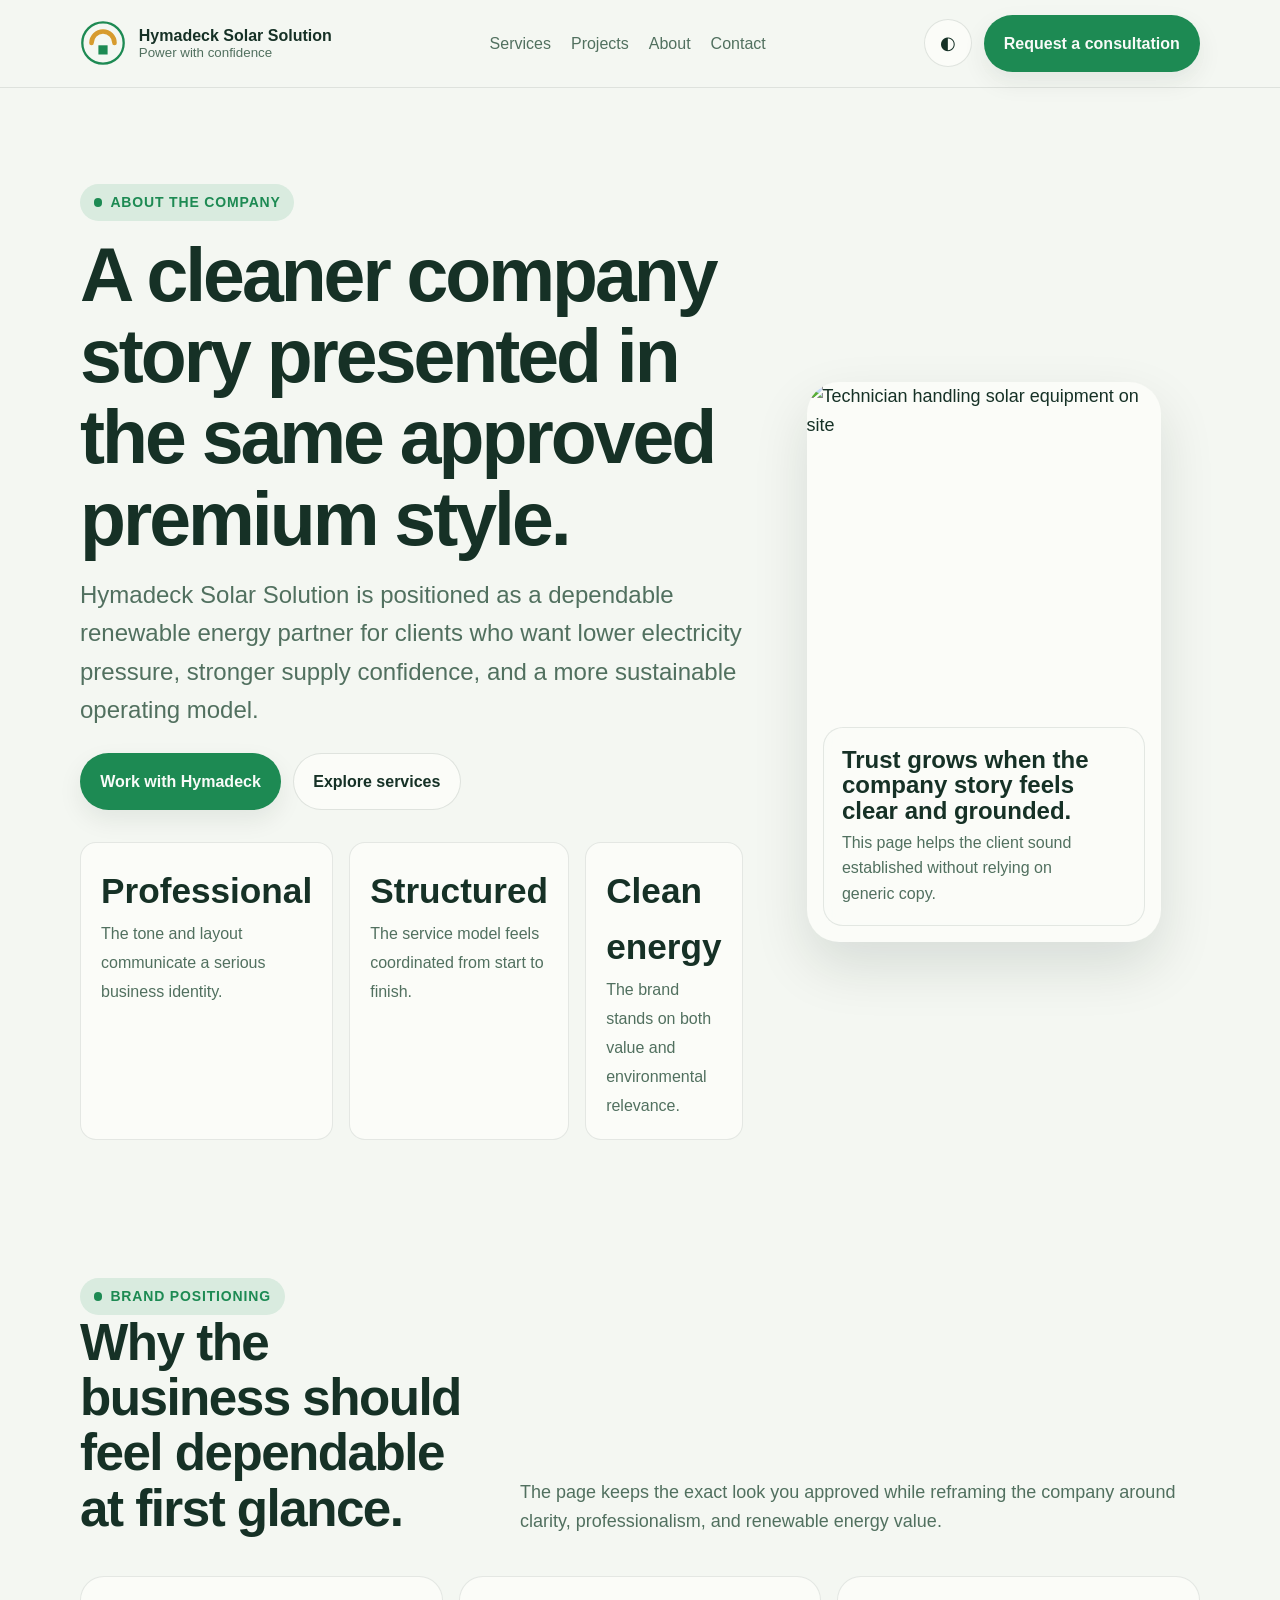
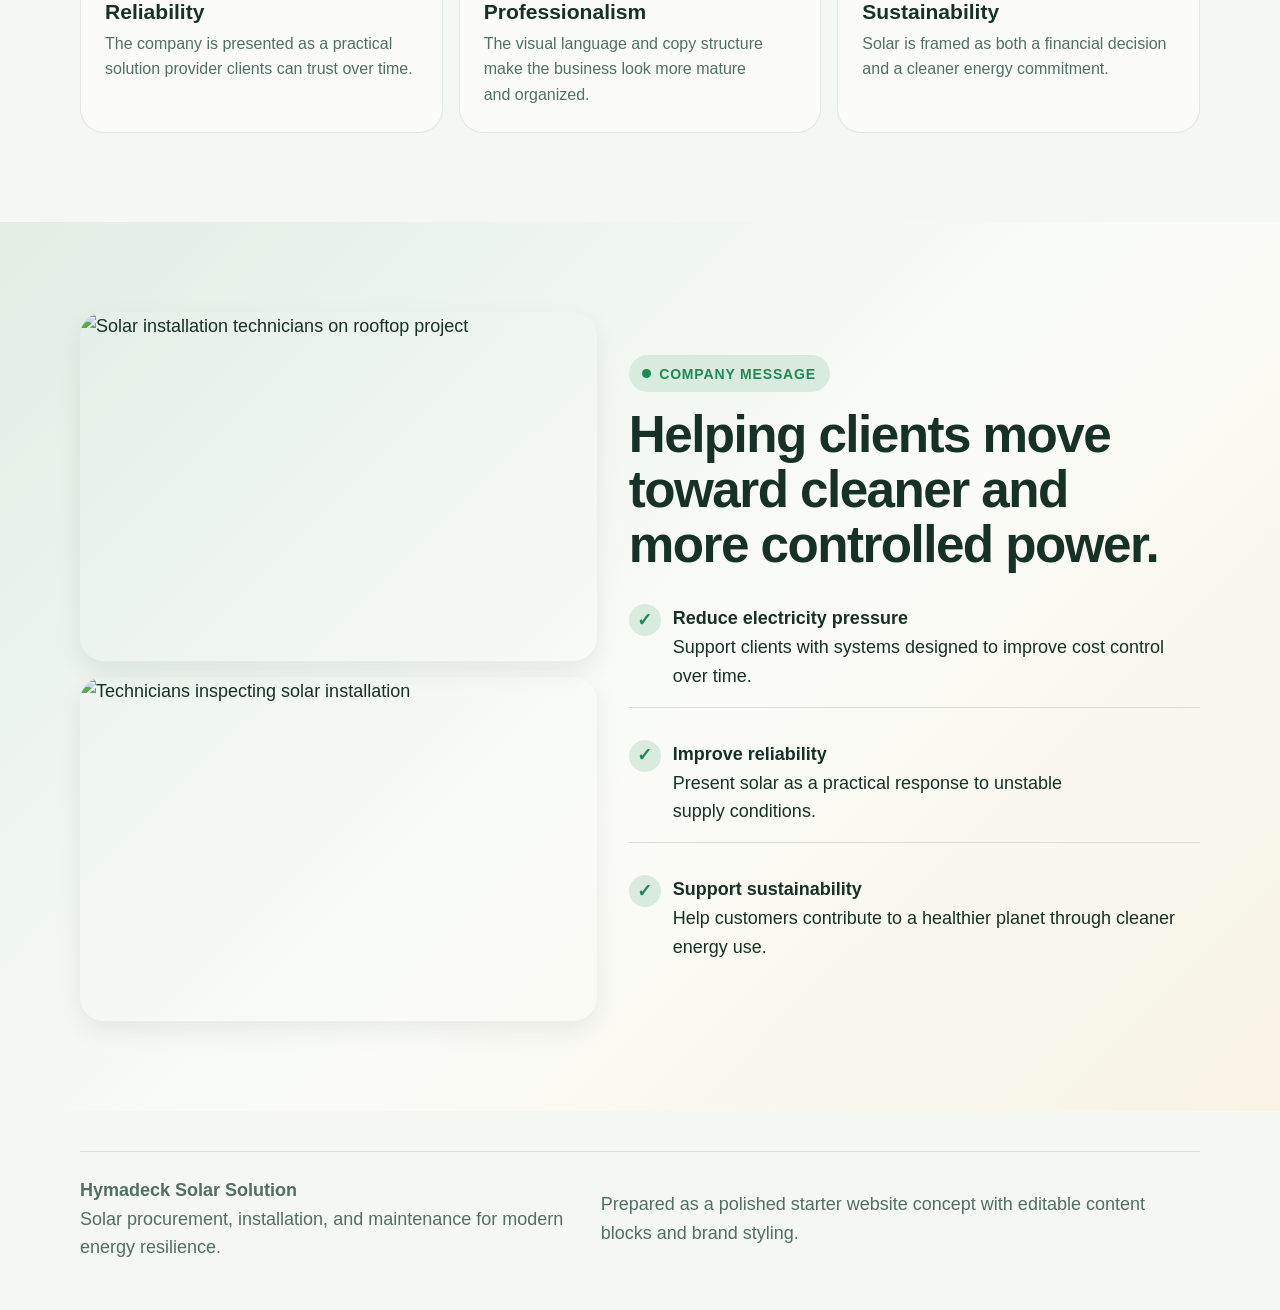
==== pages/about.html @ 974f0dc4 "refactor: restructure site files and extract CSS/JS" ====
<!DOCTYPE html>
<html lang="en" data-theme="light">
<head>
  <meta charset="UTF-8" />
  <meta name="viewport" content="width=device-width, initial-scale=1.0" />
  <title>About | Hymadeck Solar Solution</title>
  <meta name="description" content="Learn about Hymadeck Solar Solution and its premium renewable energy positioning." />
  <link rel="icon" type="image/svg+xml" href="../assets/favicon.svg" />
  <link rel="preconnect" href="https://fonts.googleapis.com">
  <link rel="preconnect" href="https://fonts.gstatic.com" crossorigin>
  <link href="https://api.fontshare.com/v2/css?f[]=general-sans@400,500,600,700&f[]=cabinet-grotesk@500,700,800&display=swap" rel="stylesheet">
  <link rel="stylesheet" href="../css/style.css">
</head>
<body>
  <header class="site-header">
    <div class="container header-inner">
      <a class="brand" href="../index.html" aria-label="Hymadeck Solar Solution home">
        <img src="../assets/logo.svg" alt="Hymadeck Solar Solution logo" width="46" height="46" />
        <span>Hymadeck Solar Solution<small>Power with confidence</small></span>
      </a>
      <nav class="nav" aria-label="Primary">
        <a href="./services.html">Services</a>
        <a href="./projects.html">Projects</a>
        <a href="./about.html">About</a>
        <a href="./contact.html">Contact</a>
      </nav>
      <div class="actions">
        <button class="theme-toggle" data-theme-toggle aria-label="Switch theme">◐</button>
        <a class="btn btn-primary" href="./contact.html">Request a consultation</a>
      </div>
    </div>
  </header>
  <main>
<section class="hero" id="top">
  <div class="container hero-grid">
    <div class="hero-copy reveal">
      <span class="eyebrow">About the company</span>
      <h1>A cleaner company story presented in the same approved premium style.</h1>
      <p>Hymadeck Solar Solution is positioned as a dependable renewable energy partner for clients who want lower electricity pressure, stronger supply confidence, and a more sustainable operating model.</p>
      <div class="hero-actions">
        <a class="btn btn-primary" href="./contact.html">Work with Hymadeck</a>
        <a class="btn btn-secondary" href="./services.html">Explore services</a>
      </div>
      <div class="stats">
        <div class="stat"><strong>Professional</strong><span>The tone and layout communicate a serious business identity.</span></div>
        <div class="stat"><strong>Structured</strong><span>The service model feels coordinated from start to finish.</span></div>
        <div class="stat"><strong>Clean energy</strong><span>The brand stands on both value and environmental relevance.</span></div>
      </div>
    </div>
    <div class="hero-card reveal">
      <img src="https://pplx-res.cloudinary.com/image/upload/pplx_search_images/a86d04bff78c082ac4f146155e5bb06c644ef415.jpg" alt="Technician handling solar equipment on site" width="750" height="710" loading="eager" decoding="async" />
      <div class="hero-overlay">
        <h3>Trust grows when the company story feels clear and grounded.</h3>
        <p>This page helps the client sound established without relying on generic copy.</p>
      </div>
    </div>
  </div>
</section>
<section class="section">
  <div class="container">
    <div class="section-head reveal">
      <div>
        <span class="eyebrow">Brand positioning</span>
        <h2>Why the business should feel dependable at first glance.</h2>
      </div>
      <p>The page keeps the exact look you approved while reframing the company around clarity, professionalism, and renewable energy value.</p>
    </div>
    <div class="industries">
      <article class="industry reveal"><h3>Reliability</h3><p>The company is presented as a practical solution provider clients can trust over time.</p></article>
      <article class="industry reveal"><h3>Professionalism</h3><p>The visual language and copy structure make the business look more mature and organized.</p></article>
      <article class="industry reveal"><h3>Sustainability</h3><p>Solar is framed as both a financial decision and a cleaner energy commitment.</p></article>
    </div>
  </div>
</section>
<section class="section feature-band">
  <div class="container split">
    <div class="image-stack reveal">
      <img src="https://pplx-res.cloudinary.com/image/upload/pplx_search_images/070fa6c124a6aef83522e4c7e2ba22dfa9f06537.jpg" alt="Solar installation technicians on rooftop project" width="800" height="540" loading="lazy" decoding="async" />
      <img src="https://pplx-res.cloudinary.com/image/upload/pplx_search_images/a5c9402964a3e46a65c6c4e4c708122104346e0d.jpg" alt="Technicians inspecting solar installation" width="1024" height="683" loading="lazy" decoding="async" />
    </div>
    <div class="reveal">
      <span class="eyebrow">Company message</span>
      <h2 style="font-family:var(--font-display);font-size:var(--text-2xl);margin:.9rem 0 1rem;letter-spacing:-.03em">Helping clients move toward cleaner and more controlled power.</h2>
      <div class="benefits">
        <div class="benefit"><div class="tick">✓</div><div><strong>Reduce electricity pressure</strong><p>Support clients with systems designed to improve cost control over time.</p></div></div>
        <div class="benefit"><div class="tick">✓</div><div><strong>Improve reliability</strong><p>Present solar as a practical response to unstable supply conditions.</p></div></div>
        <div class="benefit"><div class="tick">✓</div><div><strong>Support sustainability</strong><p>Help customers contribute to a healthier planet through cleaner energy use.</p></div></div>
      </div>
    </div>
  </div>
</section></main>
  <footer class="footer">
    <div class="container footer-grid">
      <div>
        <strong>Hymadeck Solar Solution</strong><br />
        Solar procurement, installation, and maintenance for modern energy resilience.
      </div>
      <div>Prepared as a polished starter website concept with editable content blocks and brand styling.</div>
    </div>
  </footer>
  <script src="../js/main.js"></script>
</body>
</html>
---- css/style.css ----
:root,[data-theme="light"] {
  --text-xs:clamp(.75rem,.7rem + .25vw,.875rem);
  --text-sm:clamp(.875rem,.8rem + .35vw,1rem);
  --text-base:clamp(1rem,.95rem + .25vw,1.125rem);
  --text-lg:clamp(1.125rem,1rem + .75vw,1.5rem);
  --text-xl:clamp(1.5rem,1.2rem + 1.25vw,2.25rem);
  --text-2xl:clamp(2rem,1.2rem + 2.5vw,3.5rem);
  --text-3xl:clamp(2.6rem,1.1rem + 4.5vw,5.6rem);
  --space-1:.25rem;
  --space-2:.5rem;
  --space-3:.75rem;
  --space-4:1rem;
  --space-5:1.25rem;
  --space-6:1.5rem;
  --space-8:2rem;
  --space-10:2.5rem;
  --space-12:3rem;
  --space-16:4rem;
  --space-20:5rem;
  --space-24:6rem;
  --color-bg:#f4f7f2;
  --color-surface:#fbfcf8;
  --color-surface-2:#eef4ee;
  --color-surface-offset:#e5eee5;
  --color-border:#c8d5c8;
  --color-divider:#d6e0d6;
  --color-text:#163126;
  --color-text-muted:#51705f;
  --color-text-faint:#7d9186;
  --color-primary:#1d8a53;
  --color-primary-hover:#166c40;
  --color-primary-active:#0d4f2f;
  --color-primary-highlight:#d9ebdf;
  --color-gold:#d79b2e;
  --color-blue:#1e6674;
  --color-text-inverse:#f8fbf8;
  --radius-sm:.375rem;
  --radius-md:.75rem;
  --radius-lg:1rem;
  --radius-xl:1.5rem;
  --radius-full:9999px;
  --shadow-sm:0 1px 2px rgba(10,36,23,.06);
  --shadow-md:0 10px 24px rgba(10,36,23,.08);
  --shadow-lg:0 24px 56px rgba(10,36,23,.12);
  --font-display:'Cabinet Grotesk','Inter',sans-serif;
  --font-body:'General Sans','Inter',sans-serif;
  --content-default:1120px;
  --transition-interactive:180ms cubic-bezier(.16,1,.3,1)
}


    [data-theme="dark"] {
  --color-bg:#0f1712;
  --color-surface:#141f19;
  --color-surface-2:#19271f;
  --color-surface-offset:#203126;
  --color-border:#294235;
  --color-divider:#22382d;
  --color-text:#e3efe5;
  --color-text-muted:#aac0b2;
  --color-text-faint:#799183;
  --color-primary:#55ba7b;
  --color-primary-hover:#6bc88e;
  --color-primary-active:#88d9a6;
  --color-primary-highlight:#233429;
  --color-gold:#f1bc59;
  --color-blue:#73bfcd;
  --color-text-inverse:#0f1712;
  --shadow-sm:0 1px 2px rgba(0,0,0,.25);
  --shadow-md:0 10px 24px rgba(0,0,0,.32);
  --shadow-lg:0 24px 56px rgba(0,0,0,.45)
}


    *,*:before,*:after {
  box-sizing:border-box;
  margin:0;
  padding:0
}

html {
  -webkit-text-size-adjust:none;
  text-size-adjust:none;
  scroll-behavior:smooth
}

body {
  min-height:100vh;
  font-family:var(--font-body);
  font-size:var(--text-base);
  line-height:1.6;
  background:var(--color-bg);
  color:var(--color-text)
}

img,svg {
  display:block;
  max-width:100%;
  height:auto
}

a {
  text-decoration:none;
  color:inherit
}

button,input,textarea {
  font:inherit
}

h1,h2,h3 {
  line-height:1.08;
  text-wrap:balance
}

p {
  text-wrap:pretty;
  max-width:68ch
}

.container {
  width:min(calc(100% - 2rem),var(--content-default));
  margin-inline:auto
}

.section {
  padding:clamp(var(--space-12),7vw,var(--space-24)) 0
}

.eyebrow {
  display:inline-flex;
  align-items:center;
  gap:var(--space-2);
  padding:.45rem .85rem;
  border-radius:var(--radius-full);
  background:var(--color-primary-highlight);
  color:var(--color-primary);
  font-size:var(--text-xs);
  font-weight:700;
  letter-spacing:.06em;
  text-transform:uppercase
}

.eyebrow:before {
  content:"";
  width:.55rem;
  height:.55rem;
  border-radius:50%;
  background:currentColor
}

.site-header {
  position:sticky;
  top:0;
  z-index:50;
  backdrop-filter:blur(14px);
  background:color-mix(in srgb,var(--color-bg) 82%, transparent);
  border-bottom:1px solid color-mix(in srgb,var(--color-text) 10%, transparent)
}

.header-inner {
  display:flex;
  align-items:center;
  justify-content:space-between;
  gap:var(--space-4);
  padding:.95rem 0
}

.brand {
  display:flex;
  align-items:center;
  gap:.8rem;
  font-weight:700
}

.brand span {
  font-size:var(--text-sm);
  line-height:1.2
}

.brand small {
  display:block;
  color:var(--color-text-muted);
  font-weight:500
}

.nav {
  display:flex;
  align-items:center;
  gap:var(--space-5)
}

.nav a {
  font-size:var(--text-sm);
  color:var(--color-text-muted)
}

.nav a:hover {
  color:var(--color-text)
}

.actions {
  display:flex;
  align-items:center;
  gap:var(--space-3)
}

.btn {
  display:inline-flex;
  align-items:center;
  justify-content:center;
  gap:.55rem;
  min-height:48px;
  padding:.9rem 1.2rem;
  border-radius:var(--radius-full);
  border:1px solid transparent;
  font-size:var(--text-sm);
  font-weight:700;
  transition:all var(--transition-interactive)
}

.btn-primary {
  background:var(--color-primary);
  color:var(--color-text-inverse);
  box-shadow:var(--shadow-md)
}

.btn-primary:hover {
  background:var(--color-primary-hover);
  transform:translateY(-1px)
}

.btn-secondary {
  border-color:color-mix(in srgb,var(--color-text) 12%, transparent);
  background:var(--color-surface);
  color:var(--color-text)
}

.btn-secondary:hover {
  background:var(--color-surface-2)
}

.theme-toggle {
  width:48px;
  height:48px;
  border-radius:50%;
  border:1px solid color-mix(in srgb,var(--color-text) 12%, transparent);
  background:var(--color-surface);
  color:var(--color-text)
}

.hero {
  padding:clamp(var(--space-12),8vw,var(--space-24)) 0 var(--space-12)
}

.hero-grid {
  display:grid;
  grid-template-columns:1.1fr .9fr;
  gap:clamp(var(--space-8),5vw,var(--space-16));
  align-items:center
}

h1 {
  font-family:var(--font-display);
  font-size:var(--text-3xl);
  margin:.9rem 0 1rem;
  letter-spacing:-.04em
}

.hero-copy p {
  font-size:var(--text-lg);
  color:var(--color-text-muted)
}

.hero-actions,.contact-actions {
  display:flex;
  flex-wrap:wrap;
  gap:var(--space-3);
  margin-top:var(--space-6)
}

.stats {
  display:grid;
  grid-template-columns:repeat(3,1fr);
  gap:var(--space-4);
  margin-top:var(--space-8)
}

.stat {
  padding:var(--space-5);
  border:1px solid color-mix(in srgb,var(--color-text) 10%, transparent);
  border-radius:var(--radius-lg);
  background:var(--color-surface)
}

.stat strong {
  display:block;
  font-family:var(--font-display);
  font-size:var(--text-xl)
}

.stat span {
  color:var(--color-text-muted);
  font-size:var(--text-sm)
}

.hero-card {
  position:relative;
  border-radius:2rem;
  overflow:hidden;
  background:var(--color-surface);
  box-shadow:var(--shadow-lg);
  min-height:560px
}

.hero-card img {
  position:absolute;
  inset:0;
  width:100%;
  height:100%;
  object-fit:cover
}

.hero-overlay {
  position:absolute;
  inset:auto 1rem 1rem 1rem;
  padding:1.15rem;
  border-radius:1.25rem;
  background:color-mix(in srgb,var(--color-surface) 82%, transparent);
  backdrop-filter:blur(10px);
  border:1px solid color-mix(in srgb,var(--color-text) 10%, transparent)
}

.hero-overlay h3 {
  font-size:var(--text-lg);
  margin:0 0 .35rem
}

.hero-overlay p {
  margin:0;
  color:var(--color-text-muted);
  font-size:var(--text-sm)
}

.section-head {
  display:grid;
  grid-template-columns:.75fr 1.25fr;
  gap:var(--space-8);
  align-items:end;
  margin-bottom:var(--space-10)
}

.section-head h2 {
  font-family:var(--font-display);
  font-size:var(--text-2xl);
  letter-spacing:-.03em
}

.section-head p {
  color:var(--color-text-muted)
}

.services {
  display:grid;
  grid-template-columns:repeat(4,1fr);
  gap:var(--space-4)
}

.card {
  padding:var(--space-6);
  background:var(--color-surface);
  border:1px solid color-mix(in srgb,var(--color-text) 10%, transparent);
  border-radius:var(--radius-xl);
  box-shadow:var(--shadow-sm)
}

.card .icon {
  width:2.75rem;
  height:2.75rem;
  border-radius:.85rem;
  display:grid;
  place-items:center;
  background:var(--color-primary-highlight);
  color:var(--color-primary);
  margin-bottom:var(--space-4)
}

.card h3 {
  font-size:var(--text-lg);
  margin:0 0 .65rem
}

.card p {
  margin:0;
  color:var(--color-text-muted);
  font-size:var(--text-sm)
}

.feature-band {
  background:linear-gradient(135deg,color-mix(in srgb,var(--color-primary) 12%, var(--color-surface)) 0%, var(--color-surface) 55%, color-mix(in srgb,var(--color-gold) 10%, var(--color-surface)) 100%)
}

.split {
  display:grid;
  grid-template-columns:.95fr 1.05fr;
  gap:var(--space-8);
  align-items:center
}

.image-stack {
  display:grid;
  gap:var(--space-4)
}

.image-stack img {
  border-radius:1.5rem;
  box-shadow:var(--shadow-md);
  width:100%;
  height:100%;
  object-fit:cover
}

.benefits {
  display:grid;
  gap:var(--space-4)
}

.benefit {
  display:flex;
  gap:var(--space-3);
  padding:var(--space-4) 0;
  border-bottom:1px solid var(--color-divider)
}

.benefit:last-child {
  border-bottom:none
}

.tick {
  flex:0 0 2rem;
  width:2rem;
  height:2rem;
  border-radius:50%;
  display:grid;
  place-items:center;
  background:var(--color-primary-highlight);
  color:var(--color-primary);
  font-weight:800
}

.process {
  display:grid;
  grid-template-columns:repeat(4,1fr);
  gap:var(--space-4)
}

.step {
  padding:var(--space-6);
  border-top:2px solid var(--color-primary);
  background:var(--color-surface-2);
  border-radius:0 0 var(--radius-lg) var(--radius-lg)
}

.step strong {
  display:block;
  font-family:var(--font-display);
  font-size:var(--text-xl);
  margin-bottom:var(--space-3)
}

.step p {
  color:var(--color-text-muted);
  font-size:var(--text-sm)
}

.industries {
  display:grid;
  grid-template-columns:repeat(3,1fr);
  gap:var(--space-4)
}

.industry {
  padding:var(--space-6);
  border-radius:var(--radius-xl);
  background:var(--color-surface);
  border:1px solid color-mix(in srgb,var(--color-text) 10%, transparent)
}

.industry h3 {
  margin-top:0;
  margin-bottom:.45rem
}

.industry p {
  margin:0;
  color:var(--color-text-muted);
  font-size:var(--text-sm)
}

.cta {
  padding:var(--space-16);
  border-radius:2rem;
  background:linear-gradient(135deg,var(--color-primary-active),var(--color-blue));
  color:var(--color-text-inverse);
  box-shadow:var(--shadow-lg)
}

.cta p {
  color:color-mix(in srgb,var(--color-text-inverse) 78%, transparent)
}

.cta-grid {
  display:grid;
  grid-template-columns:1.1fr .9fr;
  gap:var(--space-8);
  align-items:center
}

.checklist {
  display:grid;
  gap:var(--space-3)
}

.checklist div {
  display:flex;
  gap:var(--space-3);
  align-items:flex-start
}

.checklist span {
  display:grid;
  place-items:center;
  width:1.6rem;
  height:1.6rem;
  border-radius:50%;
  background:rgba(255,255,255,.16)
}

.footer {
  padding:var(--space-10) 0 var(--space-12);
  color:var(--color-text-muted)
}

.footer-grid {
  display:flex;
  justify-content:space-between;
  gap:var(--space-4);
  align-items:center;
  border-top:1px solid var(--color-divider);
  padding-top:var(--space-6)
}

.reveal {
  opacity:1
}

@media (max-width:1080px) {
  .hero-grid,.split,.cta-grid,.section-head {
  grid-template-columns:1fr
}

.services,.process,.industries {
  grid-template-columns:repeat(2,1fr)
}

.hero-card {
  min-height:440px
}

.nav {
  display:none
}
}

@media (max-width:640px) {
  .stats,.services,.process,.industries {
  grid-template-columns:1fr
}

.hero {
  padding-top:var(--space-8)
}

.hero-copy p {
  font-size:var(--text-base)
}

.cta {
  padding:var(--space-8)
}

.footer-grid,.header-inner {
  flex-direction:column;
  align-items:flex-start
}

.actions {
  width:100%;
  justify-content:space-between
}

.btn {
  width:100%
}
}
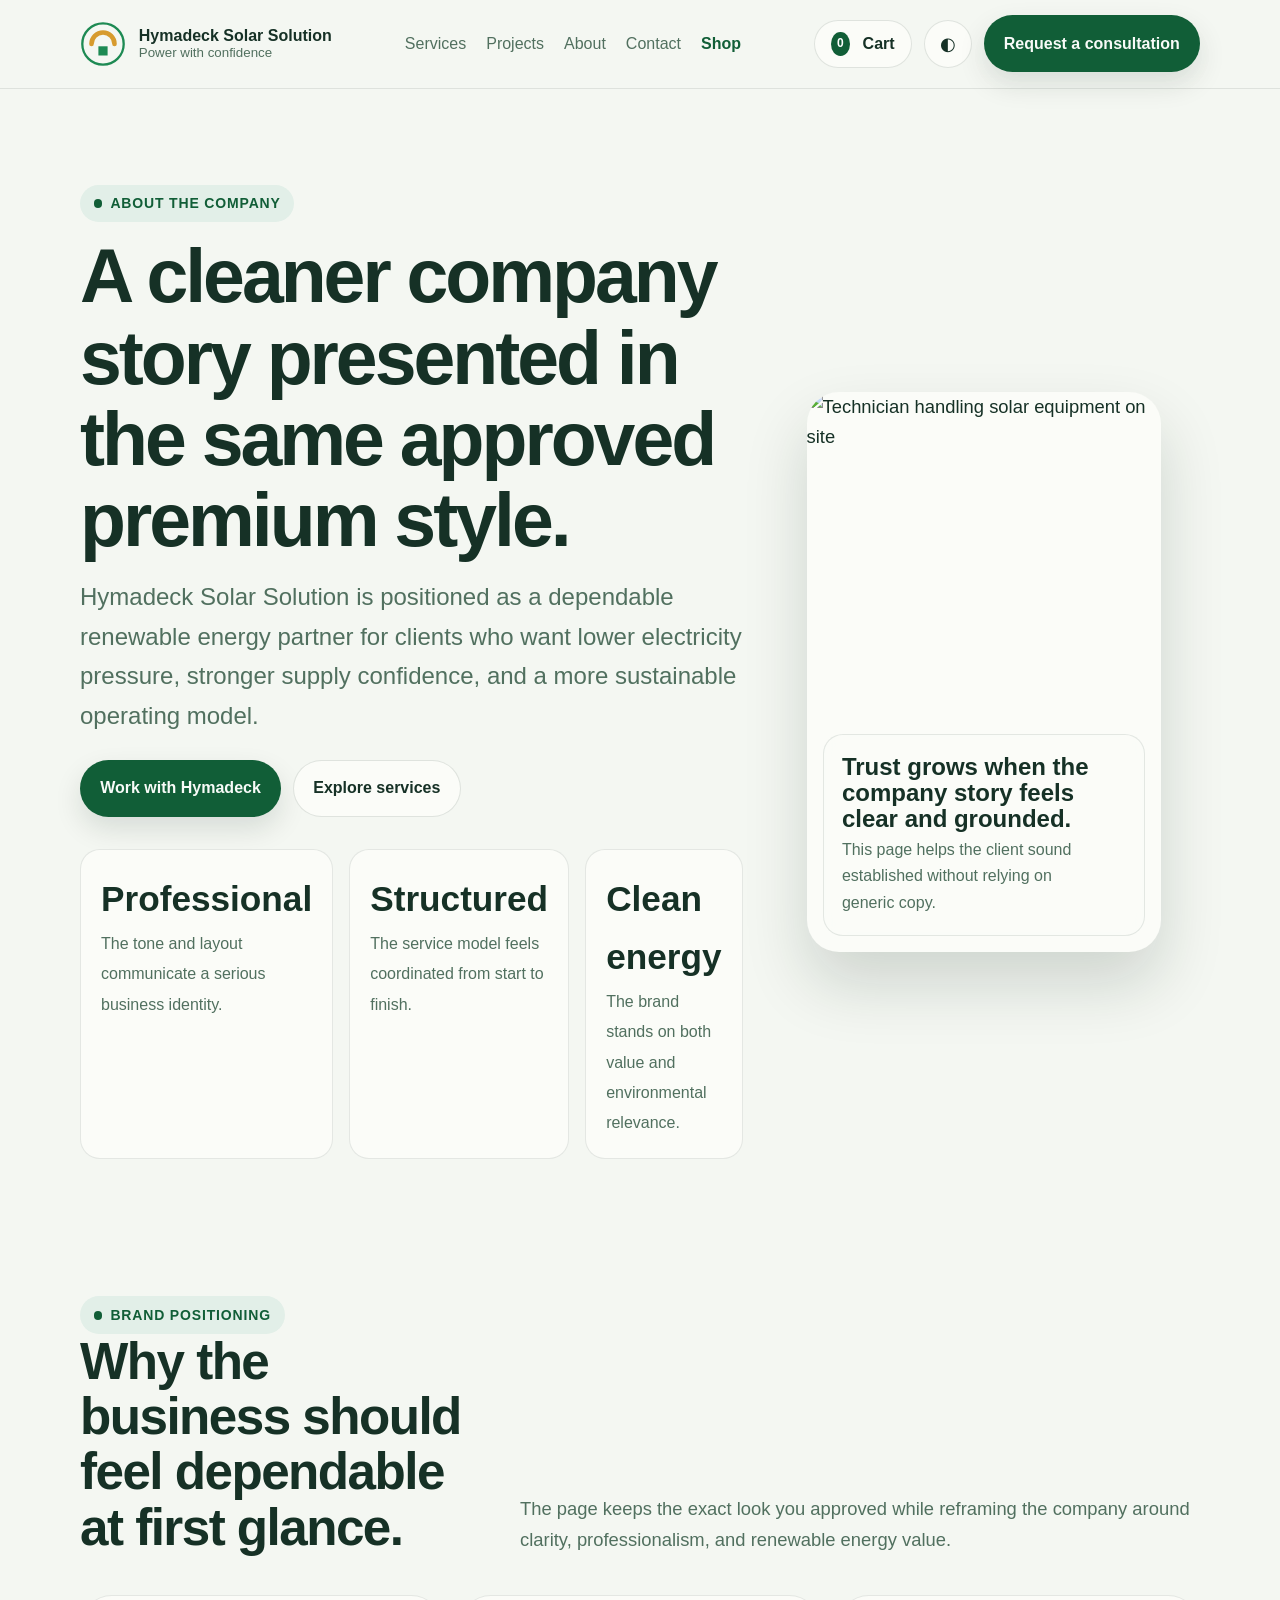
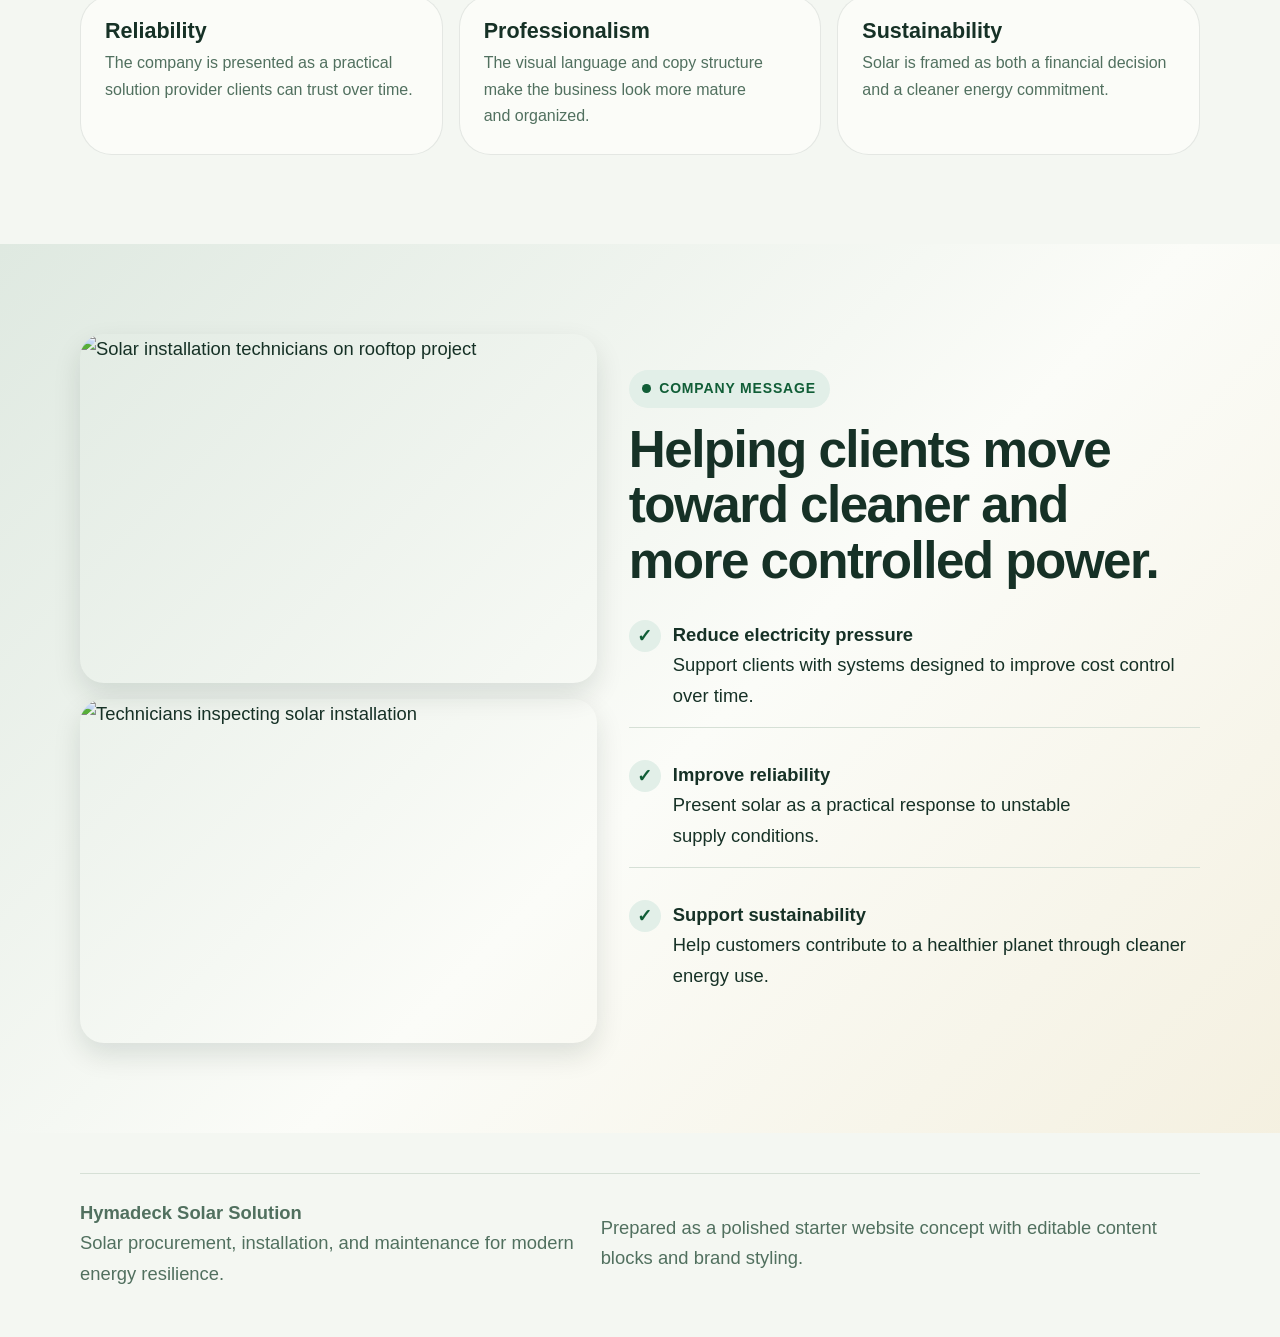
==== commit 3cbcf252: "feat: premium e-commerce upgrade with Snipcart" ====
--- a/pages/about.html
+++ b/pages/about.html
@@ -10,6 +10,9 @@
   <link rel="preconnect" href="https://fonts.gstatic.com" crossorigin>
   <link href="https://api.fontshare.com/v2/css?f[]=general-sans@400,500,600,700&f[]=cabinet-grotesk@500,700,800&display=swap" rel="stylesheet">
   <link rel="stylesheet" href="../css/style.css">
+
+  <!-- Snipcart CSS -->
+  <link rel="stylesheet" href="https://cdn.snipcart.com/themes/v3.4.1/default/snipcart.css" />
 </head>
 <body>
   <header class="site-header">
@@ -23,8 +26,10 @@
         <a href="./projects.html">Projects</a>
         <a href="./about.html">About</a>
         <a href="./contact.html">Contact</a>
+        <a href="../pages/shop.html" style="color:var(--color-primary);font-weight:700">Shop</a>
       </nav>
       <div class="actions">
+        <button class="snipcart-checkout btn btn-secondary" style="padding:.5rem 1rem"><span class="snipcart-items-count" style="background:var(--color-primary);color:#fff;border-radius:50%;padding:2px 6px;font-size:12px;margin-right:4px">0</span> Cart</button>
         <button class="theme-toggle" data-theme-toggle aria-label="Switch theme">◐</button>
         <a class="btn btn-primary" href="./contact.html">Request a consultation</a>
       </div>
@@ -99,5 +104,9 @@
     </div>
   </footer>
   <script src="../js/main.js"></script>
+
+  <!-- Snipcart JS -->
+  <script async src="https://cdn.snipcart.com/themes/v3.4.1/default/snipcart.js"></script>
+  <div hidden id="snipcart" data-api-key="ODZlMWNhYzItMzI0Zi00YWNjLTg5YzYtY2Q4ZTA4NzNlYmMzNjM4NjMyMTE0MTIyNjcxNjUx"></div>
 </body>
 </html>
--- a/css/style.css
+++ b/css/style.css
@@ -1,7 +1,7 @@
 :root,[data-theme="light"] {
   --text-xs:clamp(.75rem,.7rem + .25vw,.875rem);
   --text-sm:clamp(.875rem,.8rem + .35vw,1rem);
-  --text-base:clamp(1rem,.95rem + .25vw,1.125rem);
+  --text-base:clamp(1.05rem,1rem + .25vw,1.15rem);
   --text-lg:clamp(1.125rem,1rem + .75vw,1.5rem);
   --text-xl:clamp(1.5rem,1.2rem + 1.25vw,2.25rem);
   --text-2xl:clamp(2rem,1.2rem + 2.5vw,3.5rem);
@@ -27,21 +27,21 @@
   --color-text:#163126;
   --color-text-muted:#51705f;
   --color-text-faint:#7d9186;
-  --color-primary:#1d8a53;
-  --color-primary-hover:#166c40;
-  --color-primary-active:#0d4f2f;
-  --color-primary-highlight:#d9ebdf;
-  --color-gold:#d79b2e;
+  --color-primary:#115e37;
+  --color-primary-hover:#0d4528;
+  --color-primary-active:#09321d;
+  --color-primary-highlight:#e2efe8;
+  --color-gold:#b8860b;
   --color-blue:#1e6674;
   --color-text-inverse:#f8fbf8;
   --radius-sm:.375rem;
-  --radius-md:.75rem;
-  --radius-lg:1rem;
-  --radius-xl:1.5rem;
+  --radius-md:1rem;
+  --radius-lg:1.25rem;
+  --radius-xl:2rem;
   --radius-full:9999px;
   --shadow-sm:0 1px 2px rgba(10,36,23,.06);
-  --shadow-md:0 10px 24px rgba(10,36,23,.08);
-  --shadow-lg:0 24px 56px rgba(10,36,23,.12);
+  --shadow-md:0 12px 28px rgba(10,36,23,.12);
+  --shadow-lg:0 32px 64px rgba(10,36,23,.16);
   --font-display:'Cabinet Grotesk','Inter',sans-serif;
   --font-body:'General Sans','Inter',sans-serif;
   --content-default:1120px;
@@ -88,7 +88,7 @@
   min-height:100vh;
   font-family:var(--font-body);
   font-size:var(--text-base);
-  line-height:1.6;
+  line-height:1.65;
   background:var(--color-bg);
   color:var(--color-text)
 }
@@ -603,3 +603,84 @@
   width:100%
 }
 }
+
+
+/* E-commerce & Trust Utilities */
+.product-grid {
+  display: grid;
+  grid-template-columns: repeat(auto-fill, minmax(280px, 1fr));
+  gap: var(--space-6);
+  margin-top: var(--space-8);
+}
+
+.product-card {
+  display: flex;
+  flex-direction: column;
+  background: var(--color-surface);
+  border: 1px solid color-mix(in srgb, var(--color-text) 10%, transparent);
+  border-radius: var(--radius-xl);
+  overflow: hidden;
+  transition: transform var(--transition-interactive), box-shadow var(--transition-interactive);
+}
+
+.product-card:hover {
+  transform: translateY(-4px);
+  box-shadow: var(--shadow-lg);
+}
+
+.product-img {
+  width: 100%;
+  aspect-ratio: 4/3;
+  object-fit: cover;
+  border-bottom: 1px solid var(--color-divider);
+}
+
+.product-info {
+  padding: var(--space-5);
+  flex-grow: 1;
+  display: flex;
+  flex-direction: column;
+}
+
+.product-title {
+  font-family: var(--font-display);
+  font-size: var(--text-lg);
+  margin-bottom: var(--space-2);
+}
+
+.product-price {
+  font-weight: 700;
+  font-size: var(--text-xl);
+  color: var(--color-primary);
+  margin-bottom: var(--space-4);
+}
+
+.product-actions {
+  margin-top: auto;
+  display: flex;
+  gap: var(--space-2);
+}
+
+.trust-badges {
+  display: flex;
+  flex-wrap: wrap;
+  gap: var(--space-4);
+  margin-top: var(--space-6);
+  padding-top: var(--space-6);
+  border-top: 1px solid var(--color-divider);
+}
+
+.trust-badge {
+  display: flex;
+  align-items: center;
+  gap: var(--space-2);
+  font-size: var(--text-sm);
+  color: var(--color-text-muted);
+  font-weight: 600;
+}
+
+.trust-badge svg {
+  width: 24px;
+  height: 24px;
+  color: var(--color-gold);
+}
